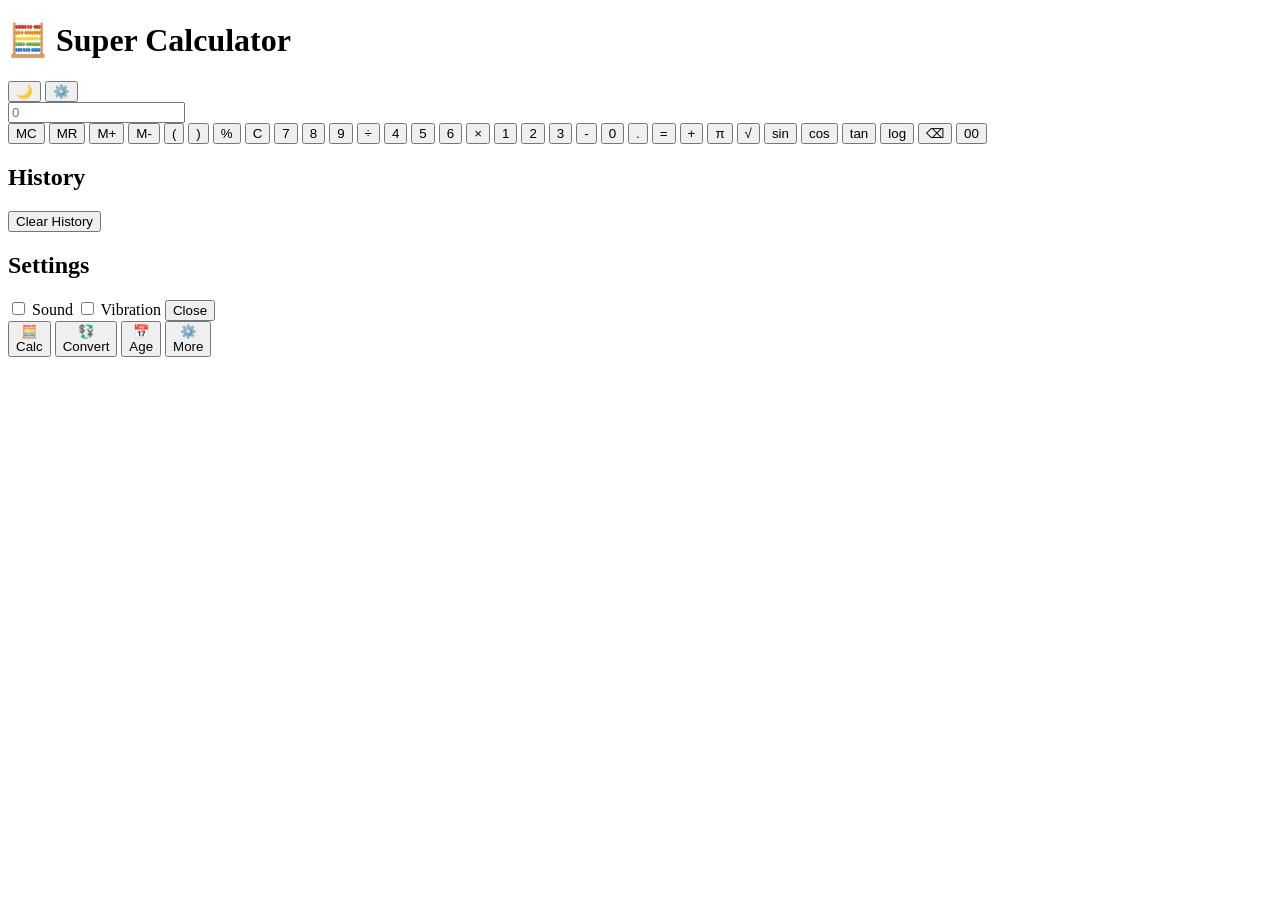
==== Intex.html @ bcf1c76b "Create Intex.html" ====
<!DOCTYPE html>
<html lang="en">
<head>
<meta charset="UTF-8">
<meta name="viewport" content="width=device-width, initial-scale=1.0">

<title>Super Calculator Pro</title>

<link rel="stylesheet" href="style.css">

</head>

<body>

<!-- Animated Background -->
<div class="background"></div>

<!-- Calculator -->
<div class="calculator">

    <!-- Header -->
    <div class="header">

        <h1>🧮 Super Calculator</h1>

        <div class="header-buttons">

            <button id="themeBtn">🌙</button>

            <button id="settingsBtn">⚙️</button>

        </div>

    </div>

    <!-- Clock -->
    <div class="top-bar">

        <span id="liveDate"></span>

        <span id="liveClock"></span>

    </div>

    <!-- Display -->
    <div class="display">

        <div id="history"></div>

        <input
            id="result"
            type="text"
            readonly
            placeholder="0">

    </div>

    <!-- Buttons -->

    <div class="buttons">

        <!-- Row 1 -->

        <button>MC</button>
        <button>MR</button>
        <button>M+</button>
        <button>M-</button>

        <!-- Row 2 -->

        <button>(</button>
        <button>)</button>
        <button>%</button>
        <button>C</button>

        <!-- Row 3 -->

        <button>7</button>
        <button>8</button>
        <button>9</button>
        <button>÷</button>

        <!-- Row 4 -->

        <button>4</button>
        <button>5</button>
        <button>6</button>
        <button>×</button>

        <!-- Row 5 -->

        <button>1</button>
        <button>2</button>
        <button>3</button>
        <button>-</button>

        <!-- Row 6 -->

        <button>0</button>
        <button>.</button>
        <button>=</button>
        <button>+</button>

        <!-- Scientific -->

        <button>π</button>
        <button>√</button>
        <button>sin</button>
        <button>cos</button>

        <button>tan</button>
        <button>log</button>
        <button>⌫</button>
        <button>00</button>

    </div>

</div>

<!-- History Panel -->

<div class="history-panel">

<h2>History</h2>

<div id="historyList"></div>

<button id="clearHistory">

Clear History

</button>

</div>

<!-- Settings Popup -->

<div class="popup" id="settingsPopup">

<div class="popup-box">

<h2>Settings</h2>

<label>

<input type="checkbox" id="soundToggle">

Sound

</label>

<label>

<input type="checkbox" id="vibrationToggle">

Vibration

</label>

<button id="closePopup">

Close

</button>

</div>

</div>
<!-- Converter Page -->


<div id="converterPage" class="page" style="display:none;">

    <h2>🔄 Unit Converter</h2>

    <select id="converterType">
        <option value="length">📏 Length</option>
<option value="weight">⚖️ Weight</option>
<option value="temperature">🌡️ Temperature</option>
<option value="area">🟩 Area</option>
<option value="volume">🧪 Volume</option>
<option value="speed">🚗 Speed</option>
<option value="data">💾 Data Storage</option>
<option value="time">⏰ Time</option>
<option value="currency">💱 Currency</option>
    </select>

    <input
        type="number"
        id="converterInput"
        placeholder="Enter Value">
        
        <select id="fromUnit">
</select>

<select id="toUnit">
</select>

<button id="swapBtn">🔄 Swap Units</button>

    <button id="convertBtn">
        Convert
    </button>
    <button id="swapBtn">🔄 Swap Units</button>

    <h3 id="converterResult">
        Result
    </h3>

</div>
<!-- Bottom Navigation -->

<div class="bottom-nav">

<button class="nav-btn active">🧮<br>Calc</button>

<button class="nav-btn">💱<br>Convert</button>

<button class="nav-btn">📅<br>Age</button>

<button class="nav-btn">⚙️<br>More</button>

</div>

<script src="history.js"></script>
<script src="settings.js"></script>
<script src="script.js"></script>

</body>
</html>
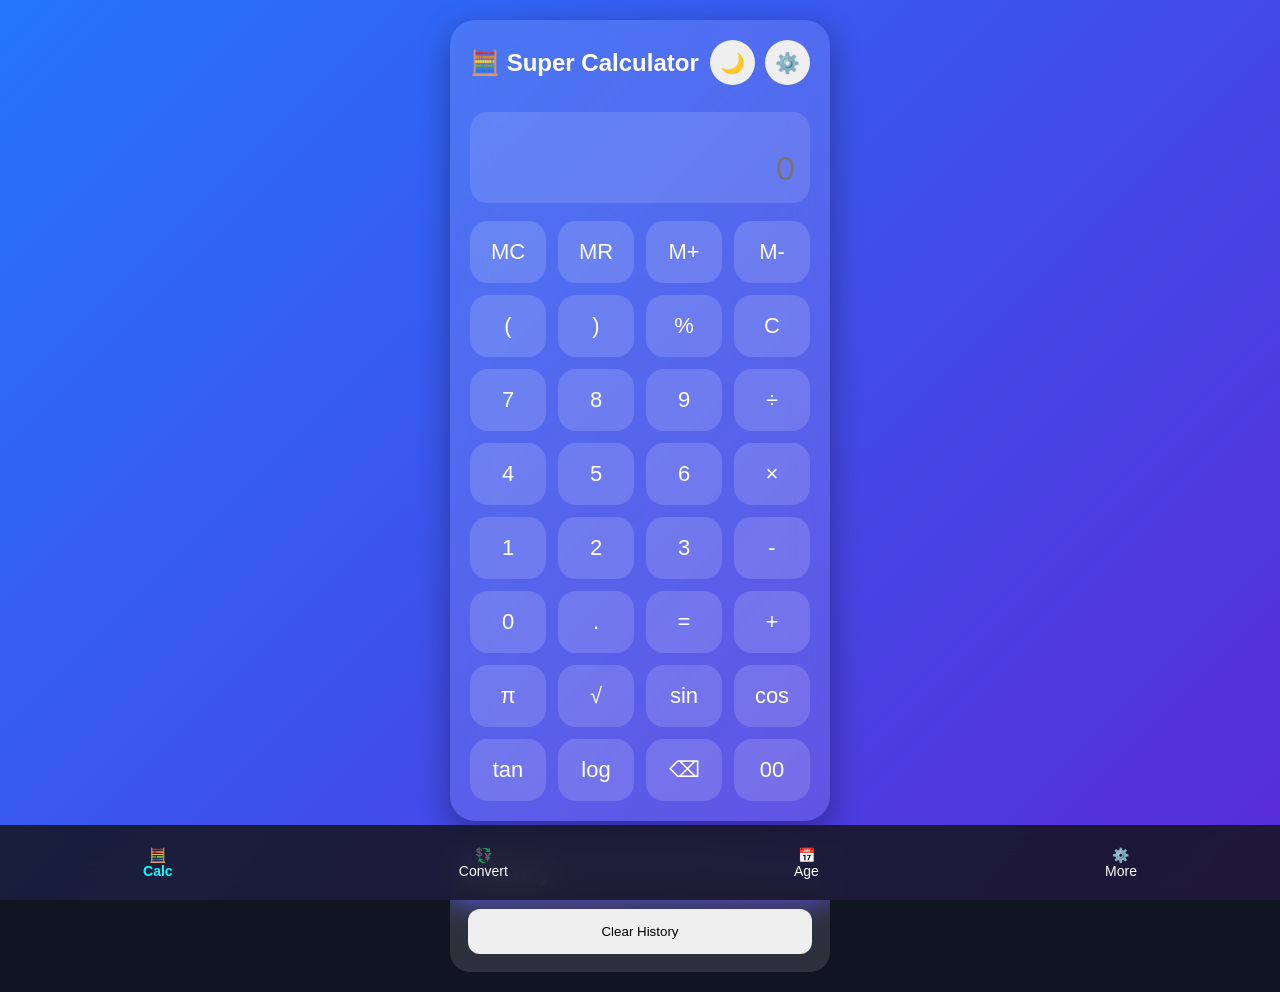
==== commit 35e126d9: "Update Intex.html" ====
--- a/Intex.html
+++ b/Intex.html
@@ -6,7 +6,7 @@
 
 <title>Super Calculator Pro</title>
 
-<link rel="stylesheet" href="style.css">
+<link rel="stylesheet" href="Style.css">
 
 </head>
 
@@ -222,9 +222,8 @@
 
 </div>
 
-<script src="history.js"></script>
-<script src="settings.js"></script>
-<script src="script.js"></script>
+
+<script src="Script.js"></script>
 
 </body>
 </html>
--- a/Style.css
+++ b/Style.css
@@ -0,0 +1,502 @@
+
+
+/* ===========================
+   Super Calculator Pro CSS
+=========================== */
+
+*{
+    margin:0;
+    padding:0;
+    box-sizing:border-box;
+    font-family:Arial,sans-serif;
+}
+
+body{
+    min-height:100vh;
+    background:#101522;
+    display:flex;
+    flex-direction:column;
+    align-items:center;
+    padding:20px;
+    color:#fff;
+}
+
+/* Animated Background */
+
+.background{
+    position:fixed;
+    inset:0;
+    z-index:-1;
+    background:linear-gradient(-45deg,#00c6ff,#0072ff,#6a11cb,#2575fc);
+    background-size:400% 400%;
+    animation:bgMove 12s ease infinite;
+}
+
+@keyframes bgMove{
+    0%{background-position:0% 50%;}
+    50%{background-position:100% 50%;}
+    100%{background-position:0% 50%;}
+}
+
+/* Calculator */
+
+.calculator{
+
+    width:380px;
+    max-width:100%;
+
+    background:rgba(255,255,255,.12);
+
+    backdrop-filter:blur(18px);
+
+    border-radius:25px;
+
+    padding:20px;
+
+    box-shadow:0 10px 30px rgba(0,0,0,.35);
+
+}
+
+/* Header */
+
+.header{
+
+display:flex;
+
+justify-content:space-between;
+
+align-items:center;
+
+margin-bottom:15px;
+
+}
+
+.header h1{
+
+font-size:24px;
+
+}
+
+.header-buttons{
+
+display:flex;
+
+gap:10px;
+
+}
+
+.header button{
+
+width:45px;
+
+height:45px;
+
+border:none;
+
+border-radius:50%;
+
+cursor:pointer;
+
+font-size:20px;
+
+}
+
+/* Clock */
+
+.top-bar{
+
+display:flex;
+
+justify-content:space-between;
+
+margin-bottom:12px;
+
+font-size:14px;
+
+opacity:.9;
+
+}
+
+/* Display */
+
+.display{
+
+background:rgba(255,255,255,.12);
+
+padding:15px;
+
+border-radius:18px;
+
+margin-bottom:18px;
+
+}
+
+#history{
+
+height:22px;
+
+text-align:right;
+
+color:#ddd;
+
+font-size:15px;
+
+}
+
+#result{
+
+width:100%;
+
+border:none;
+
+outline:none;
+
+background:transparent;
+
+color:white;
+
+font-size:34px;
+
+text-align:right;
+
+}
+
+/* Buttons */
+
+.buttons{
+
+display:grid;
+
+grid-template-columns:repeat(4,1fr);
+
+gap:12px;
+
+}
+
+.buttons button{
+
+height:62px;
+
+border:none;
+
+border-radius:18px;
+
+background:rgba(255,255,255,.15);
+
+color:white;
+
+font-size:22px;
+
+cursor:pointer;
+
+transition:.25s;
+
+}
+
+.buttons button:hover{
+
+transform:translateY(-3px);
+
+box-shadow:0 0 18px cyan;
+
+}
+
+.buttons button:active{
+
+transform:scale(.92);
+
+}
+
+/* History */
+
+.history-panel{
+
+width:380px;
+
+max-width:100%;
+
+margin-top:20px;
+
+padding:18px;
+
+border-radius:20px;
+
+background:rgba(255,255,255,.12);
+
+backdrop-filter:blur(15px);
+
+}
+
+.history-panel h2{
+
+margin-bottom:10px;
+
+}
+
+#historyList{
+
+display:flex;
+
+flex-direction:column;
+
+gap:8px;
+
+max-height:180px;
+
+overflow:auto;
+
+}
+
+.history-item{
+
+padding:10px;
+
+border-radius:10px;
+
+background:rgba(255,255,255,.10);
+
+cursor:pointer;
+
+}
+
+#clearHistory{
+
+margin-top:12px;
+
+width:100%;
+
+height:45px;
+
+border:none;
+
+border-radius:12px;
+
+cursor:pointer;
+
+}
+
+/* Popup */
+
+.popup{
+
+display:none;
+
+position:fixed;
+
+inset:0;
+
+background:rgba(0,0,0,.5);
+
+justify-content:center;
+
+align-items:center;
+
+}
+
+.popup-box{
+
+background:white;
+
+color:black;
+
+width:300px;
+
+padding:20px;
+
+border-radius:18px;
+
+}
+
+.popup-box h2{
+
+margin-bottom:15px;
+
+}
+
+.popup-box label{
+
+display:block;
+
+margin:12px 0;
+
+}
+
+.popup-box button{
+
+margin-top:15px;
+
+width:100%;
+
+height:42px;
+
+border:none;
+
+border-radius:10px;
+
+cursor:pointer;
+
+}
+
+/* Light Theme */
+
+body.light{
+
+background:#eeeeee;
+
+color:black;
+
+}
+
+body.light #result{
+
+color:black;
+
+}
+
+body.light .calculator,
+body.light .history-panel{
+
+background:rgba(255,255,255,.75);
+
+}
+
+/* Mobile */
+
+@media(max-width:480px){
+
+.calculator,
+.history-panel{
+
+width:100%;
+
+}
+
+.buttons button{
+
+height:58px;
+
+font-size:20px;
+
+}
+
+#result{
+
+font-size:28px;
+
+}
+
+}
+/* Bottom Navigation */
+
+.bottom-nav{
+
+position:fixed;
+
+bottom:0;
+
+left:0;
+
+width:100%;
+
+height:75px;
+
+background:rgba(20,20,30,.85);
+
+backdrop-filter:blur(15px);
+
+display:flex;
+
+justify-content:space-around;
+
+align-items:center;
+
+}
+
+.nav-btn{
+
+background:none;
+
+border:none;
+
+color:white;
+
+font-size:14px;
+
+cursor:pointer;
+
+}
+
+.nav-btn.active{
+
+color:#00ffff;
+
+font-weight:bold;
+
+
+}
+/* Converter Page */
+
+.page{
+
+width:380px;
+
+max-width:100%;
+
+margin-top:20px;
+
+padding:20px;
+
+background:rgba(255,255,255,.12);
+
+backdrop-filter:blur(15px);
+
+border-radius:20px;
+
+}
+
+.page h2{
+
+margin-bottom:15px;
+
+}
+
+.page select,
+.page input{
+
+width:100%;
+
+height:45px;
+
+margin-bottom:15px;
+
+border:none;
+
+border-radius:10px;
+
+padding:10px;
+
+}
+
+.page button{
+
+width:100%;
+
+height:45px;
+
+border:none;
+
+border-radius:10px;
+
+cursor:pointer;
+
+font-size:18px;
+
+}
+
+#converterResult{
+
+margin-top:20px;
+
+text-align:center;
+
+}
